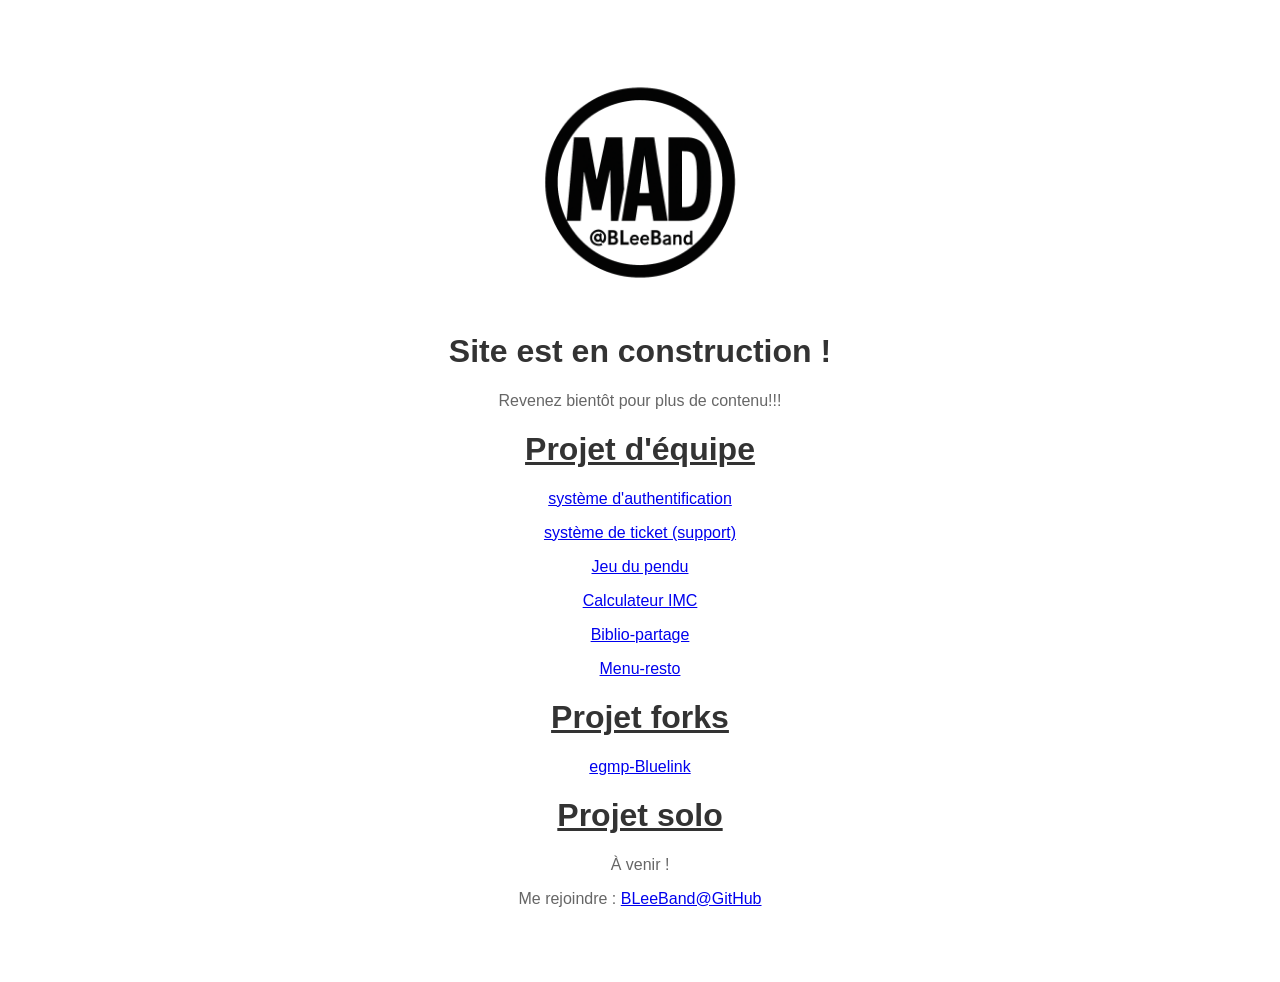
==== index.html @ fd8a5654 "Update favicon link to use logo.png" ====
<!DOCTYPE html>
<html lang="fr">
<head>
    <meta charset="UTF-8">
    <meta name="viewport" content="width=device-width, initial-scale=1.0">
    <title>BLeeBand</title>
    <link rel="icon" type="image/png" href="logo.png">
    <style>
        body { font-family: Arial, sans-serif; text-align: center; padding: 50px; }
        h1 { color: #333; }
        p { color: #666; }
        .logo { margin-bottom: 20px; }
        .form-container { margin-top: 30px; }
        input[type="email"] { padding: 10px; width: 250px; border: 1px solid #ccc; }
        button { padding: 10px 20px; background-color: #007BFF; color: white; border: none; cursor: pointer; }
    </style>
</head>
<body>
    <div class="logo">
        <img src="MAD_logo.png" alt="Mon Logo" width="250">
    </div>
    <h1>Site est en construction !</h1>
    <p>Revenez bientôt pour plus de contenu!!!</p>
    <div>
        <h1><u>Projet d'équipe</u></h1>
        <p><a href="https://github.com/bleeband/systeme_authentification">système d'authentification</a></p>
        <p><a href="https://github.com/bleeband/Systeme_de_support">système de ticket (support)</a></p>
        <p><a href="https://https://github.com/Pascal-the-dog/Jeu_du_pendu">Jeu du pendu</a></p>  
        <p><a href="https://github.com/clementlaflamme/Calculateur-d-IMC-avec-Interface">Calculateur IMC</a></p>
        <p><a href="https://github.com/Grindy/biblio-partage">Biblio-partage</a></p>
        <p><a href="https://github.com/bleeband/Menu-resto">Menu-resto</a></p>
    </div>
    <div>
        <h1><u>Projet forks</u></h1>
        <p><a href="https://github.com/bleeband/egmp-bluelink-scriptable">egmp-Bluelink</a></p>
    </div>
    <div>
        <h1><u>Projet solo</u></h1>
        <p>À venir !</p>
    </div>
    <p>Me rejoindre : <a href="mailto:bleeband@gmail.com">BLeeBand@GitHub</a></p>
</body>
</html>
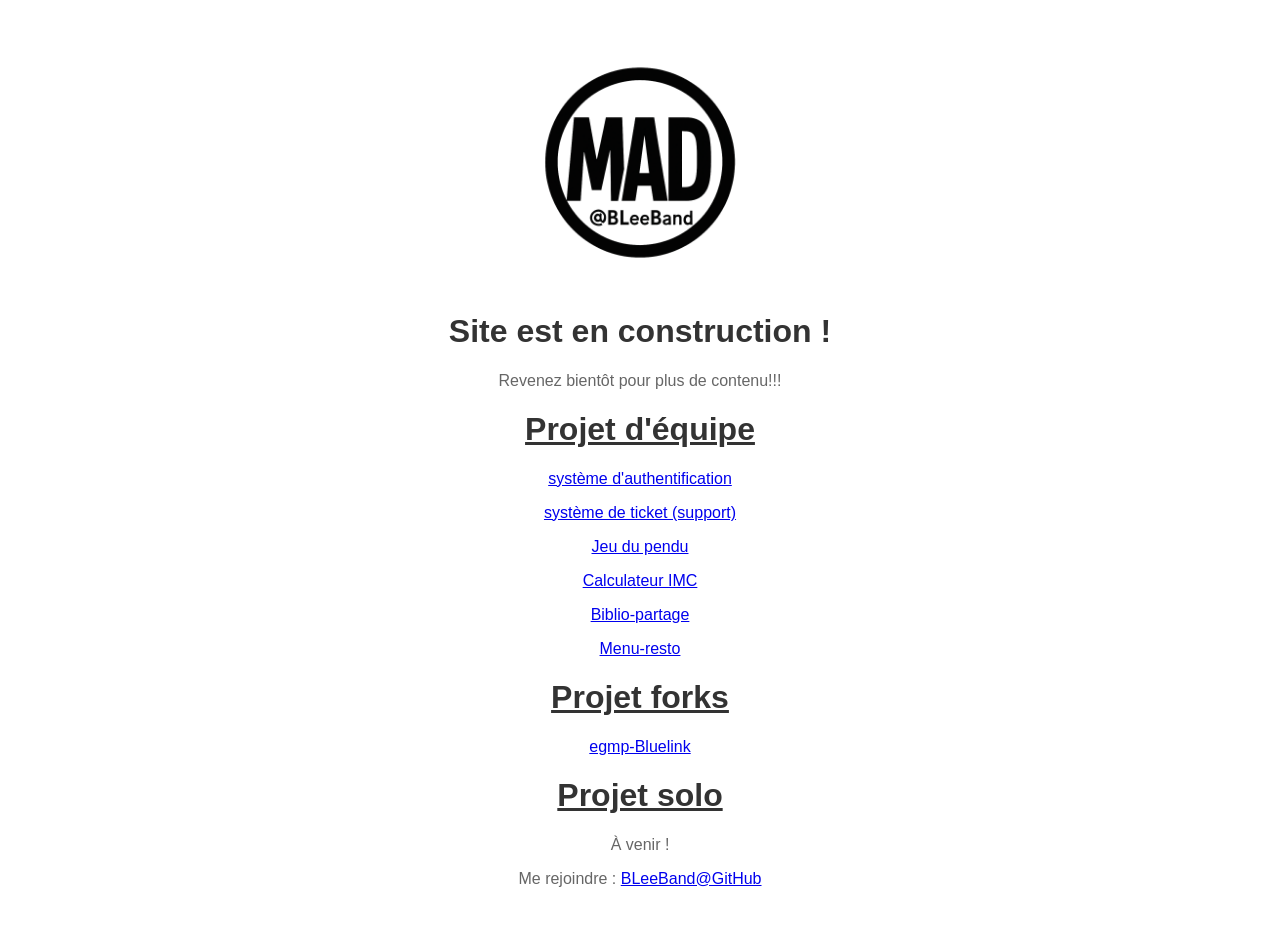
==== commit 6dfd2792: "Add files" ====
--- a/index.html
+++ b/index.html
@@ -6,9 +6,9 @@
     <title>BLeeBand</title>
     <link rel="icon" type="image/png" href="logo.png">
     <style>
-        body { font-family: Arial, sans-serif; text-align: center; padding: 50px; }
+        body { font-family: Arial, sans-serif; text-align: center; padding: 30px; }
         h1 { color: #333; }
-        p { color: #666; }
+        h2, p { color: #666; }
         .logo { margin-bottom: 20px; }
         .form-container { margin-top: 30px; }
         input[type="email"] { padding: 10px; width: 250px; border: 1px solid #ccc; }
@@ -25,7 +25,7 @@
         <h1><u>Projet d'équipe</u></h1>
         <p><a href="https://github.com/bleeband/systeme_authentification">système d'authentification</a></p>
         <p><a href="https://github.com/bleeband/Systeme_de_support">système de ticket (support)</a></p>
-        <p><a href="https://https://github.com/Pascal-the-dog/Jeu_du_pendu">Jeu du pendu</a></p>  
+        <p><a href="https://github.com/Pascal-the-dog/Jeu_du_pendu">Jeu du pendu</a></p>  
         <p><a href="https://github.com/clementlaflamme/Calculateur-d-IMC-avec-Interface">Calculateur IMC</a></p>
         <p><a href="https://github.com/Grindy/biblio-partage">Biblio-partage</a></p>
         <p><a href="https://github.com/bleeband/Menu-resto">Menu-resto</a></p>
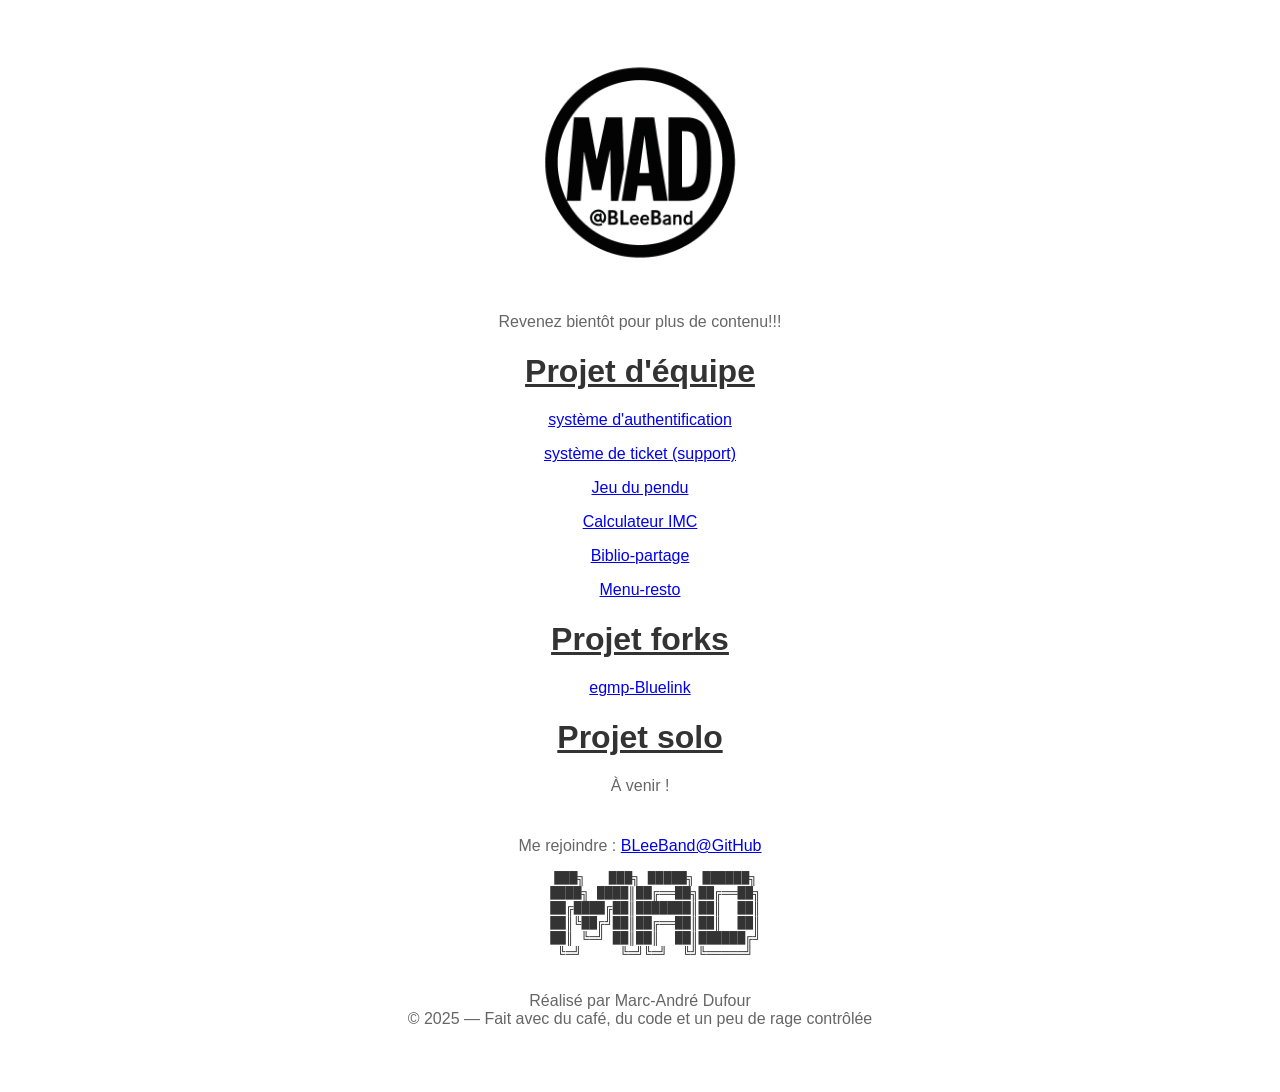
==== commit 6fd3e7d1: "fix:Footer dans index.html" ====
--- a/index.html
+++ b/index.html
@@ -13,13 +13,14 @@
         .form-container { margin-top: 30px; }
         input[type="email"] { padding: 10px; width: 250px; border: 1px solid #ccc; }
         button { padding: 10px 20px; background-color: #007BFF; color: white; border: none; cursor: pointer; }
+        footer {background-color: #ffffff; padding: 10px; text-align: center; color: #333;}
     </style>
 </head>
 <body>
     <div class="logo">
         <img src="MAD_logo.png" alt="Mon Logo" width="250">
     </div>
-    <h1>Site est en construction !</h1>
+    <h1></h1>
     <p>Revenez bientôt pour plus de contenu!!!</p>
     <div>
         <h1><u>Projet d'équipe</u></h1>
@@ -38,6 +39,24 @@
         <h1><u>Projet solo</u></h1>
         <p>À venir !</p>
     </div>
+<footer>
     <p>Me rejoindre : <a href="mailto:bleeband@gmail.com">BLeeBand@GitHub</a></p>
+    <p>
+    <pre>
+    ███╗   ███╗ █████╗ ██████╗
+    ████╗ ████║██╔══██╗██╔══██╗
+    ██╔████╔██║███████║██║  ██║
+    ██║╚██╔╝██║██╔══██║██║  ██║
+    ██║ ╚═╝ ██║██║  ██║██████╔╝
+    ╚═╝     ╚═╝╚═╝  ╚╝╚═════╝
+    </pre>
+    </p>
+
+    <p>
+    Réalisé par Marc-André Dufour<br>
+    © 2025 — Fait avec du café, du code et un peu de rage contrôlée
+    </p>
+
+</footer>
 </body>
 </html>
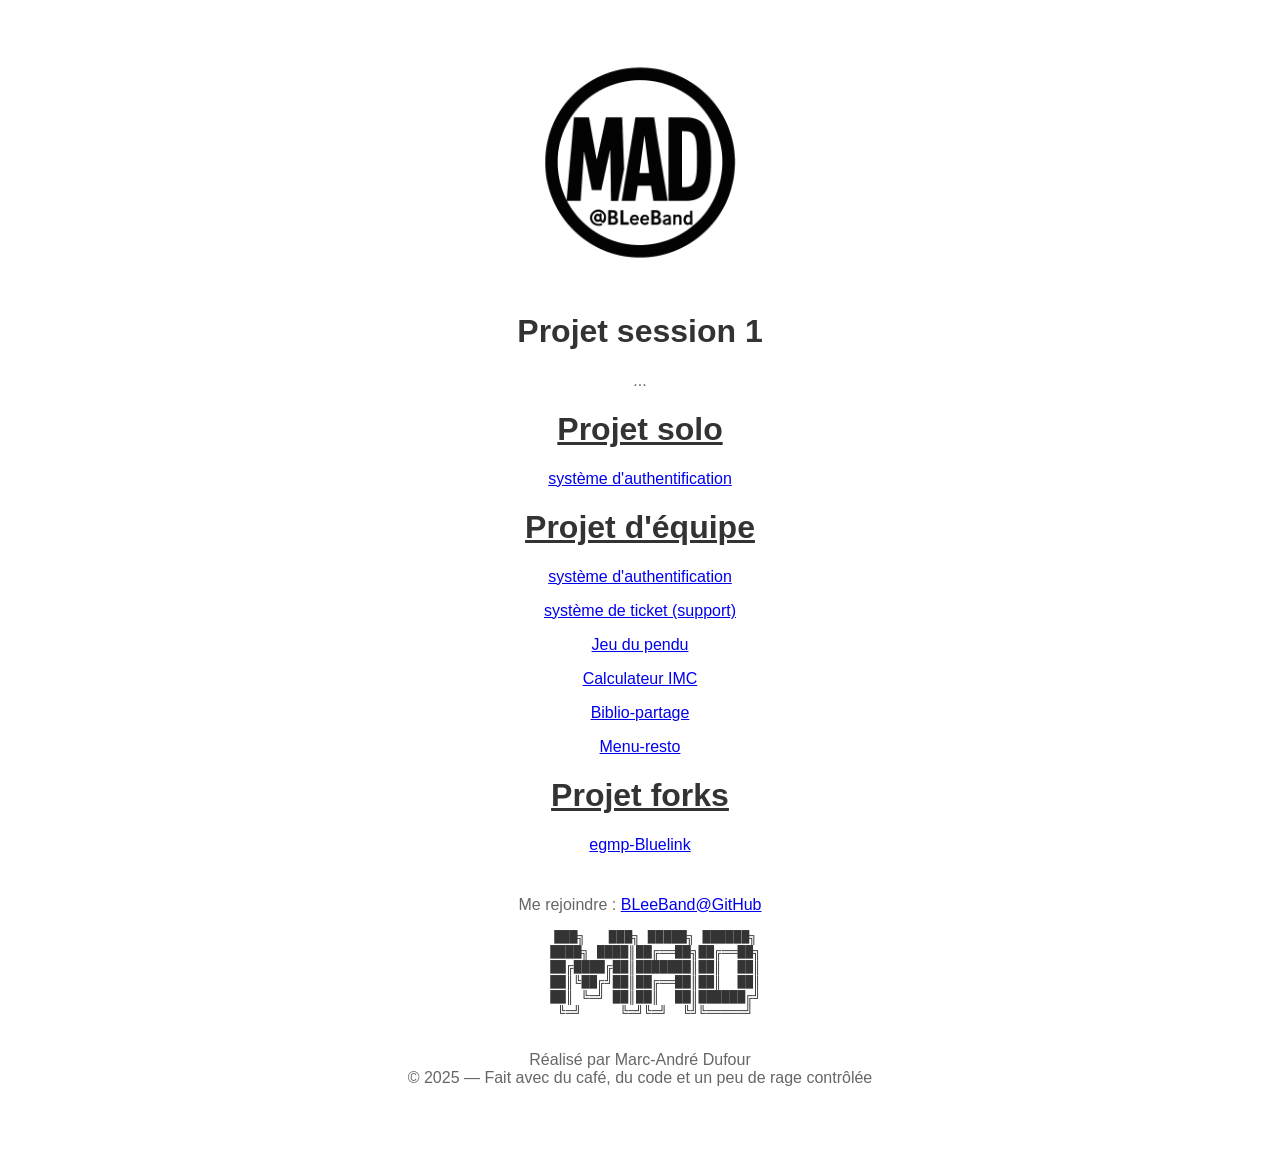
==== commit e6a88a73: "Cleanig/Reorganize" ====
--- a/index.html
+++ b/index.html
@@ -4,7 +4,7 @@
     <meta charset="UTF-8">
     <meta name="viewport" content="width=device-width, initial-scale=1.0">
     <title>BLeeBand</title>
-    <link rel="icon" type="image/png" href="logo.png">
+    <link rel="icon" type="image/png" href="img/logo.png">
     <style>
         body { font-family: Arial, sans-serif; text-align: center; padding: 30px; }
         h1 { color: #333; }
@@ -18,27 +18,28 @@
 </head>
 <body>
     <div class="logo">
-        <img src="MAD_logo.png" alt="Mon Logo" width="250">
+        <img src="img/MAD_logo.png" alt="Mon Logo" width="250">
     </div>
-    <h1></h1>
-    <p>Revenez bientôt pour plus de contenu!!!</p>
+    <h1>Projet session 1</h1>
+    <p>...</p>
+    <div>
+        <h1><u>Projet solo</u></h1>
+        <p><a href="https://github.com/bleeband/SysMonitor">système d'authentification</a></p>
+    </div>
     <div>
         <h1><u>Projet d'équipe</u></h1>
-        <p><a href="https://github.com/bleeband/systeme_authentification">système d'authentification</a></p>
-        <p><a href="https://github.com/bleeband/Systeme_de_support">système de ticket (support)</a></p>
+        <p><a href="https://github.com/bleeband/Projet_equipe/systeme_authentification">système d'authentification</a></p>
+        <p><a href="https://github.com/bleeband/Projet_equipe/Systeme_de_support">système de ticket (support)</a></p>
         <p><a href="https://github.com/Pascal-the-dog/Jeu_du_pendu">Jeu du pendu</a></p>  
         <p><a href="https://github.com/clementlaflamme/Calculateur-d-IMC-avec-Interface">Calculateur IMC</a></p>
         <p><a href="https://github.com/Grindy/biblio-partage">Biblio-partage</a></p>
-        <p><a href="https://github.com/bleeband/Menu-resto">Menu-resto</a></p>
+        <p><a href="https://github.com/bleeband/Projet_equipe/Menu-resto">Menu-resto</a></p>
     </div>
     <div>
         <h1><u>Projet forks</u></h1>
         <p><a href="https://github.com/bleeband/egmp-bluelink-scriptable">egmp-Bluelink</a></p>
     </div>
-    <div>
-        <h1><u>Projet solo</u></h1>
-        <p>À venir !</p>
-    </div>
+
 <footer>
     <p>Me rejoindre : <a href="mailto:bleeband@gmail.com">BLeeBand@GitHub</a></p>
     <p>
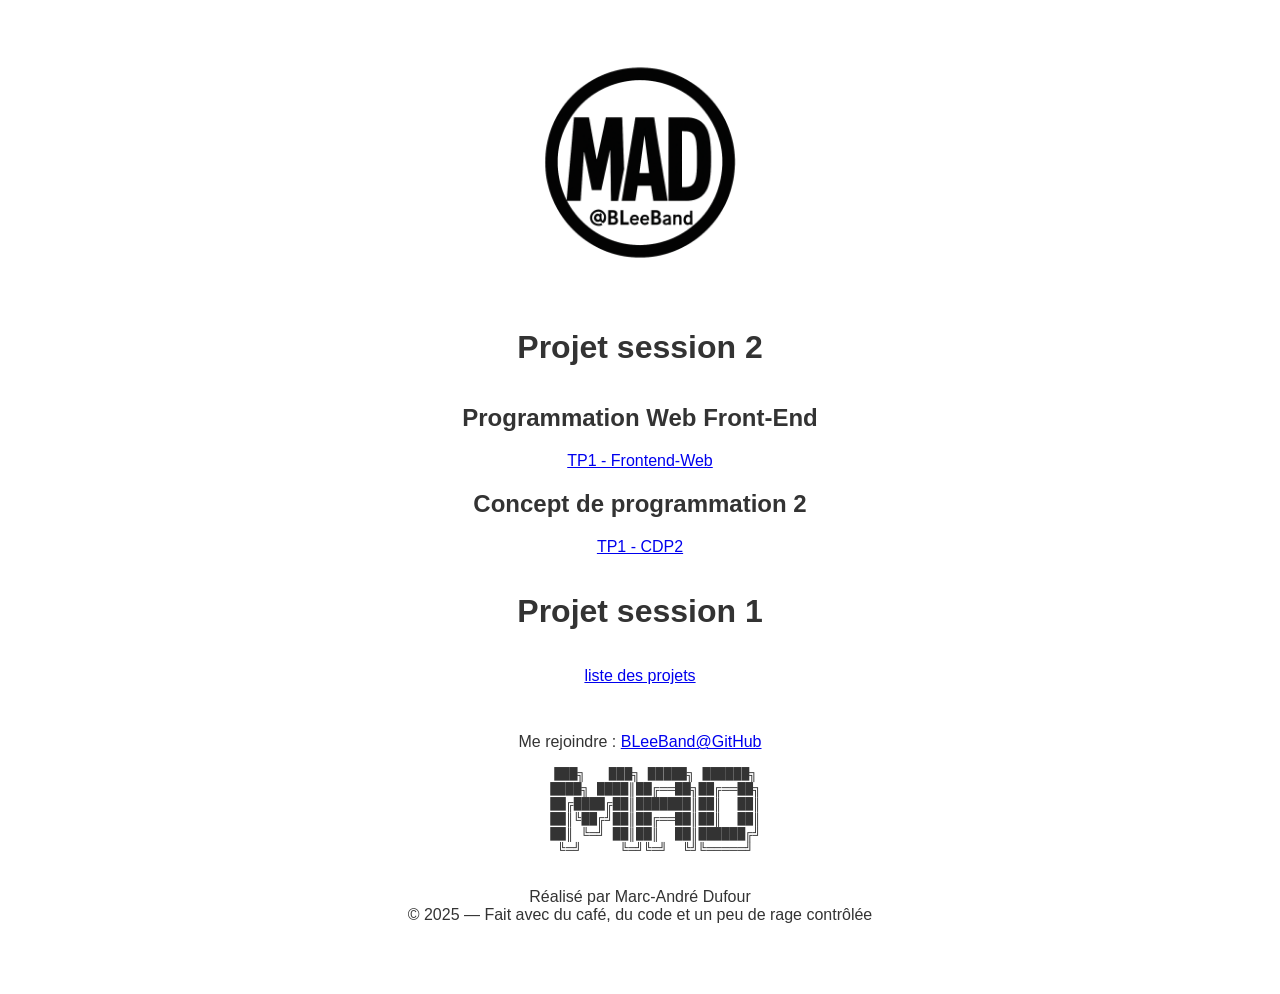
==== commit 3a199c01: "Gestion du dossier" ====
--- a/index.html
+++ b/index.html
@@ -3,42 +3,35 @@
 <head>
     <meta charset="UTF-8">
     <meta name="viewport" content="width=device-width, initial-scale=1.0">
-    <title>BLeeBand</title>
+    <title>MAD - BLeeBand</title>
     <link rel="icon" type="image/png" href="img/logo.png">
     <style>
-        body { font-family: Arial, sans-serif; text-align: center; padding: 30px; }
-        h1 { color: #333; }
-        h2, p { color: #666; }
+        body { font-family: Arial, sans-serif;color: #333; text-align: center; padding: 30px; }
+        h1 { padding: 1rem 0; }
         .logo { margin-bottom: 20px; }
-        .form-container { margin-top: 30px; }
-        input[type="email"] { padding: 10px; width: 250px; border: 1px solid #ccc; }
-        button { padding: 10px 20px; background-color: #007BFF; color: white; border: none; cursor: pointer; }
-        footer {background-color: #ffffff; padding: 10px; text-align: center; color: #333;}
+        footer {padding: 1rem; text-align: center}
     </style>
 </head>
+
 <body>
-    <div class="logo">
-        <img src="img/MAD_logo.png" alt="Mon Logo" width="250">
-    </div>
-    <h1>Projet session 1</h1>
-    <p>...</p>
-    <div>
-        <h1><u>Projet solo</u></h1>
-        <p><a href="https://github.com/bleeband/SysMonitor">système d'authentification</a></p>
-    </div>
-    <div>
-        <h1><u>Projet d'équipe</u></h1>
-        <p><a href="https://github.com/bleeband/Projet_equipe/systeme_authentification">système d'authentification</a></p>
-        <p><a href="https://github.com/bleeband/Projet_equipe/Systeme_de_support">système de ticket (support)</a></p>
-        <p><a href="https://github.com/Pascal-the-dog/Jeu_du_pendu">Jeu du pendu</a></p>  
-        <p><a href="https://github.com/clementlaflamme/Calculateur-d-IMC-avec-Interface">Calculateur IMC</a></p>
-        <p><a href="https://github.com/Grindy/biblio-partage">Biblio-partage</a></p>
-        <p><a href="https://github.com/bleeband/Projet_equipe/Menu-resto">Menu-resto</a></p>
-    </div>
-    <div>
-        <h1><u>Projet forks</u></h1>
-        <p><a href="https://github.com/bleeband/egmp-bluelink-scriptable">egmp-Bluelink</a></p>
-    </div>
+    <main>
+        <div class="logo">
+            <img src="img/MAD_logo.png" alt="Mon Logo" width="250">
+        </div>
+
+        <div>
+            <h1>Projet session 2</h1>
+            <h2>Programmation Web Front-End</h2>
+            <p><a href="https://bleeband.github.io/MAD-TP1-H26-931/index.html">TP1 - Frontend-Web</a></p>
+            <h2>Concept de programmation 2</h2>
+            <p><a href="#">TP1 - CDP2</a></p>
+        </div>
+
+        <div>
+            <h1>Projet session 1</h1>
+            <p><a href="https://bleeband.github.io/index_session1.html">liste des projets</a></p>
+        </div>
+    </main>
 
 <footer>
     <p>Me rejoindre : <a href="mailto:bleeband@gmail.com">BLeeBand@GitHub</a></p>
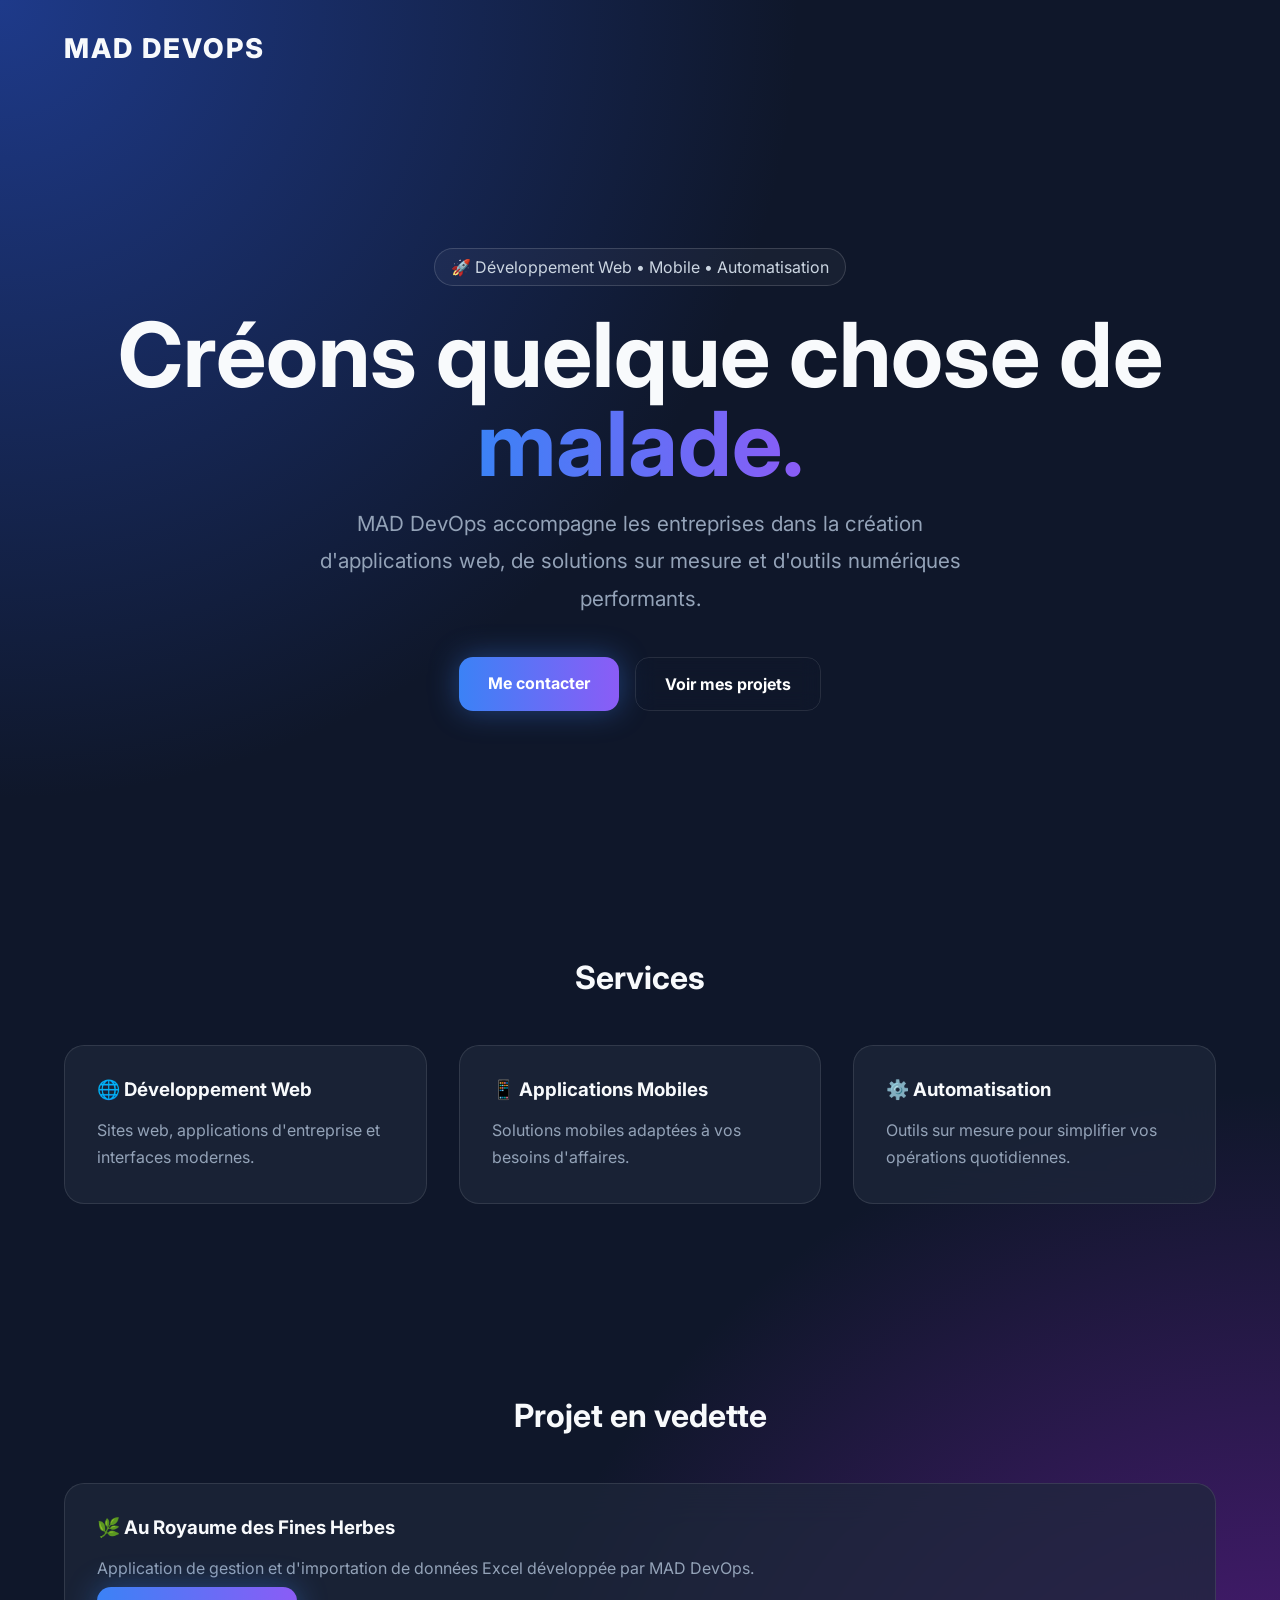
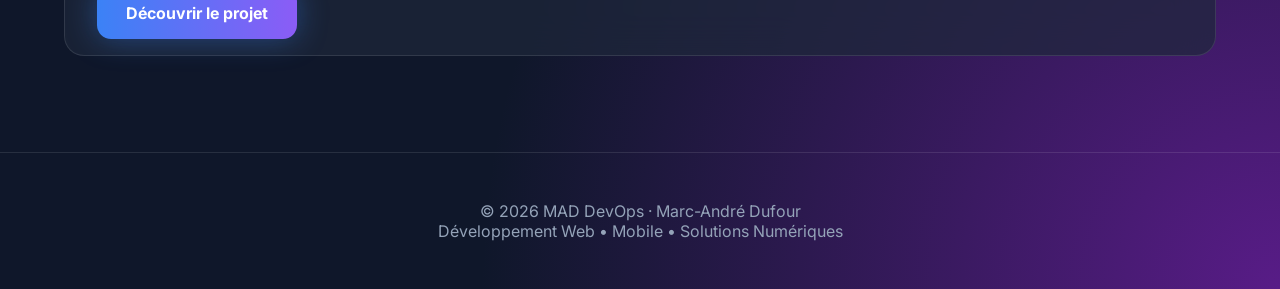
==== commit 0875bb44: "Update index.html" ====
--- a/index.html
+++ b/index.html
@@ -1,56 +1,290 @@
 <!DOCTYPE html>
-<html lang="fr">
+<html lang="fr-CA">
 <head>
-    <meta charset="UTF-8">
-    <meta name="viewport" content="width=device-width, initial-scale=1.0">
-    <title>MAD - BLeeBand</title>
-    <link rel="icon" type="image/png" href="img/logo.png">
-    <style>
-        body { font-family: Arial, sans-serif;color: #333; text-align: center; padding: 30px; }
-        h1 { padding: 1rem 0; }
-        .logo { margin-bottom: 20px; }
-        footer {padding: 1rem; text-align: center}
-    </style>
+  <meta charset="UTF-8">
+  <meta name="viewport" content="width=device-width, initial-scale=1.0">
+  <title>MAD DevOps | Développement Web & Mobile</title>
+
+  <meta name="description"
+        content="MAD DevOps - Développement d'applications web, mobiles et solutions numériques sur mesure.">
+
+  <link rel="preconnect" href="https://fonts.googleapis.com">
+  <link rel="preconnect" href="https://fonts.gstatic.com" crossorigin>
+  <link href="https://fonts.googleapis.com/css2?family=Inter:wght@300;400;600;700;800&display=swap" rel="stylesheet">
+
+  <style>
+    :root {
+      --bg: #0f172a;
+      --card: rgba(30, 41, 59, 0.7);
+      --border: rgba(255,255,255,0.1);
+      --primary: #3b82f6;
+      --secondary: #8b5cf6;
+      --text: #f8fafc;
+      --muted: #94a3b8;
+    }
+
+    * {
+      margin: 0;
+      padding: 0;
+      box-sizing: border-box;
+    }
+
+    body {
+      font-family: 'Inter', sans-serif;
+      background:
+        radial-gradient(circle at top left, #1e3a8a 0%, transparent 35%),
+        radial-gradient(circle at bottom right, #581c87 0%, transparent 35%),
+        var(--bg);
+      color: var(--text);
+      min-height: 100vh;
+    }
+
+    .container {
+      width: min(1200px, 90%);
+      margin: auto;
+    }
+
+    header {
+      padding: 2rem 0;
+    }
+
+    nav {
+      display: flex;
+      justify-content: space-between;
+      align-items: center;
+    }
+
+    .logo {
+      font-size: 1.7rem;
+      font-weight: 800;
+      letter-spacing: 2px;
+    }
+
+    .hero {
+      min-height: 85vh;
+      display: flex;
+      align-items: center;
+      text-align: center;
+    }
+
+    .hero-content {
+      width: 100%;
+    }
+
+    h1 {
+      font-size: clamp(3rem, 7vw, 6rem);
+      line-height: 1;
+      margin-bottom: 1rem;
+    }
+
+    .gradient {
+      background: linear-gradient(
+        90deg,
+        var(--primary),
+        var(--secondary)
+      );
+      -webkit-background-clip: text;
+      -webkit-text-fill-color: transparent;
+    }
+
+    .subtitle {
+      color: var(--muted);
+      font-size: 1.3rem;
+      max-width: 700px;
+      margin: auto;
+      line-height: 1.8;
+    }
+
+    .buttons {
+      margin-top: 2.5rem;
+      display: flex;
+      justify-content: center;
+      gap: 1rem;
+      flex-wrap: wrap;
+    }
+
+    .btn {
+      padding: 1rem 1.8rem;
+      border-radius: 14px;
+      text-decoration: none;
+      font-weight: 700;
+      transition: .3s;
+    }
+
+    .btn-primary {
+      background: linear-gradient(
+        90deg,
+        var(--primary),
+        var(--secondary)
+      );
+      color: white;
+      box-shadow: 0 0 30px rgba(59,130,246,.4);
+    }
+
+    .btn-primary:hover {
+      transform: translateY(-3px);
+    }
+
+    .btn-secondary {
+      border: 1px solid var(--border);
+      color: white;
+      backdrop-filter: blur(10px);
+    }
+
+    .btn-secondary:hover {
+      background: rgba(255,255,255,.05);
+    }
+
+    section {
+      padding: 6rem 0;
+    }
+
+    .section-title {
+      text-align: center;
+      font-size: 2rem;
+      margin-bottom: 3rem;
+    }
+
+    .grid {
+      display: grid;
+      grid-template-columns: repeat(auto-fit, minmax(280px,1fr));
+      gap: 2rem;
+    }
+
+    .card {
+      background: var(--card);
+      border: 1px solid var(--border);
+      border-radius: 20px;
+      padding: 2rem;
+      backdrop-filter: blur(20px);
+      transition: .3s;
+    }
+
+    .card:hover {
+      transform: translateY(-8px);
+      border-color: rgba(59,130,246,.4);
+    }
+
+    .card h3 {
+      margin-bottom: 1rem;
+    }
+
+    .card p {
+      color: var(--muted);
+      line-height: 1.7;
+    }
+
+    footer {
+      text-align: center;
+      padding: 3rem;
+      color: var(--muted);
+      border-top: 1px solid var(--border);
+    }
+
+    .badge {
+      display: inline-block;
+      padding: .5rem 1rem;
+      border: 1px solid rgba(255,255,255,.15);
+      border-radius: 999px;
+      margin-bottom: 1.5rem;
+      color: #cbd5e1;
+      background: rgba(255,255,255,.04);
+    }
+  </style>
 </head>
-
 <body>
-    <main>
-        <div class="logo">
-            <img src="img/MAD_logo.png" alt="Mon Logo" width="250">
-        </div>
-
-        <div>
-            <h1>Projet session 2</h1>
-            <h2>Programmation Web Front-End</h2>
-            <p><a href="https://bleeband.github.io/MAD-TP1-H26-931/index.html">TP1 - Frontend-Web</a></p>
-            <h2>Concept de programmation 2</h2>
-            <p><a href="#">TP1 - CDP2</a></p>
-        </div>
-
-        <div>
-            <h1>Projet session 1</h1>
-            <p><a href="https://bleeband.github.io/index_session1.html">liste des projets</a></p>
-        </div>
-    </main>
+
+<header class="container">
+  <nav>
+    <div class="logo">MAD DEVOPS</div>
+  </nav>
+</header>
+
+<section class="hero container">
+  <div class="hero-content">
+
+    <div class="badge">
+      🚀 Développement Web • Mobile • Automatisation
+    </div>
+
+    <h1>
+      Créons quelque chose de
+      <span class="gradient">malade.</span>
+    </h1>
+
+    <p class="subtitle">
+      MAD DevOps accompagne les entreprises dans la création
+      d'applications web, de solutions sur mesure et d'outils
+      numériques performants.
+    </p>
+
+    <div class="buttons">
+      <a href="mailto:contact@maddevops.com" class="btn btn-primary">
+        Me contacter
+      </a>
+
+      <a href="https://github.com/bleeband"
+         target="_blank"
+         class="btn btn-secondary">
+        Voir mes projets
+      </a>
+    </div>
+
+  </div>
+</section>
+
+<section class="container">
+  <h2 class="section-title">Services</h2>
+
+  <div class="grid">
+
+    <div class="card">
+      <h3>🌐 Développement Web</h3>
+      <p>
+        Sites web, applications d'entreprise et interfaces modernes.
+      </p>
+    </div>
+
+    <div class="card">
+      <h3>📱 Applications Mobiles</h3>
+      <p>
+        Solutions mobiles adaptées à vos besoins d'affaires.
+      </p>
+    </div>
+
+    <div class="card">
+      <h3>⚙️ Automatisation</h3>
+      <p>
+        Outils sur mesure pour simplifier vos opérations quotidiennes.
+      </p>
+    </div>
+
+  </div>
+</section>
+
+<section class="container">
+  <h2 class="section-title">Projet en vedette</h2>
+
+  <div class="card">
+    <h3>🌿 Au Royaume des Fines Herbes</h3>
+    <p>
+      Application de gestion et d'importation de données Excel
+      développée par MAD DevOps.
+    </p>
+
+    <br>
+
+    <a class="btn btn-primary"
+       href="/fines-herbes">
+      Découvrir le projet
+    </a>
+  </div>
+</section>
 
 <footer>
-    <p>Me rejoindre : <a href="mailto:bleeband@gmail.com">BLeeBand@GitHub</a></p>
-    <p>
-    <pre>
-    ███╗   ███╗ █████╗ ██████╗
-    ████╗ ████║██╔══██╗██╔══██╗
-    ██╔████╔██║███████║██║  ██║
-    ██║╚██╔╝██║██╔══██║██║  ██║
-    ██║ ╚═╝ ██║██║  ██║██████╔╝
-    ╚═╝     ╚═╝╚═╝  ╚╝╚═════╝
-    </pre>
-    </p>
-
-    <p>
-    Réalisé par Marc-André Dufour<br>
-    © 2025 — Fait avec du café, du code et un peu de rage contrôlée
-    </p>
-
+  © 2026 MAD DevOps · Marc-André Dufour<br>
+  Développement Web • Mobile • Solutions Numériques
 </footer>
+
 </body>
-</html>
+</html>
